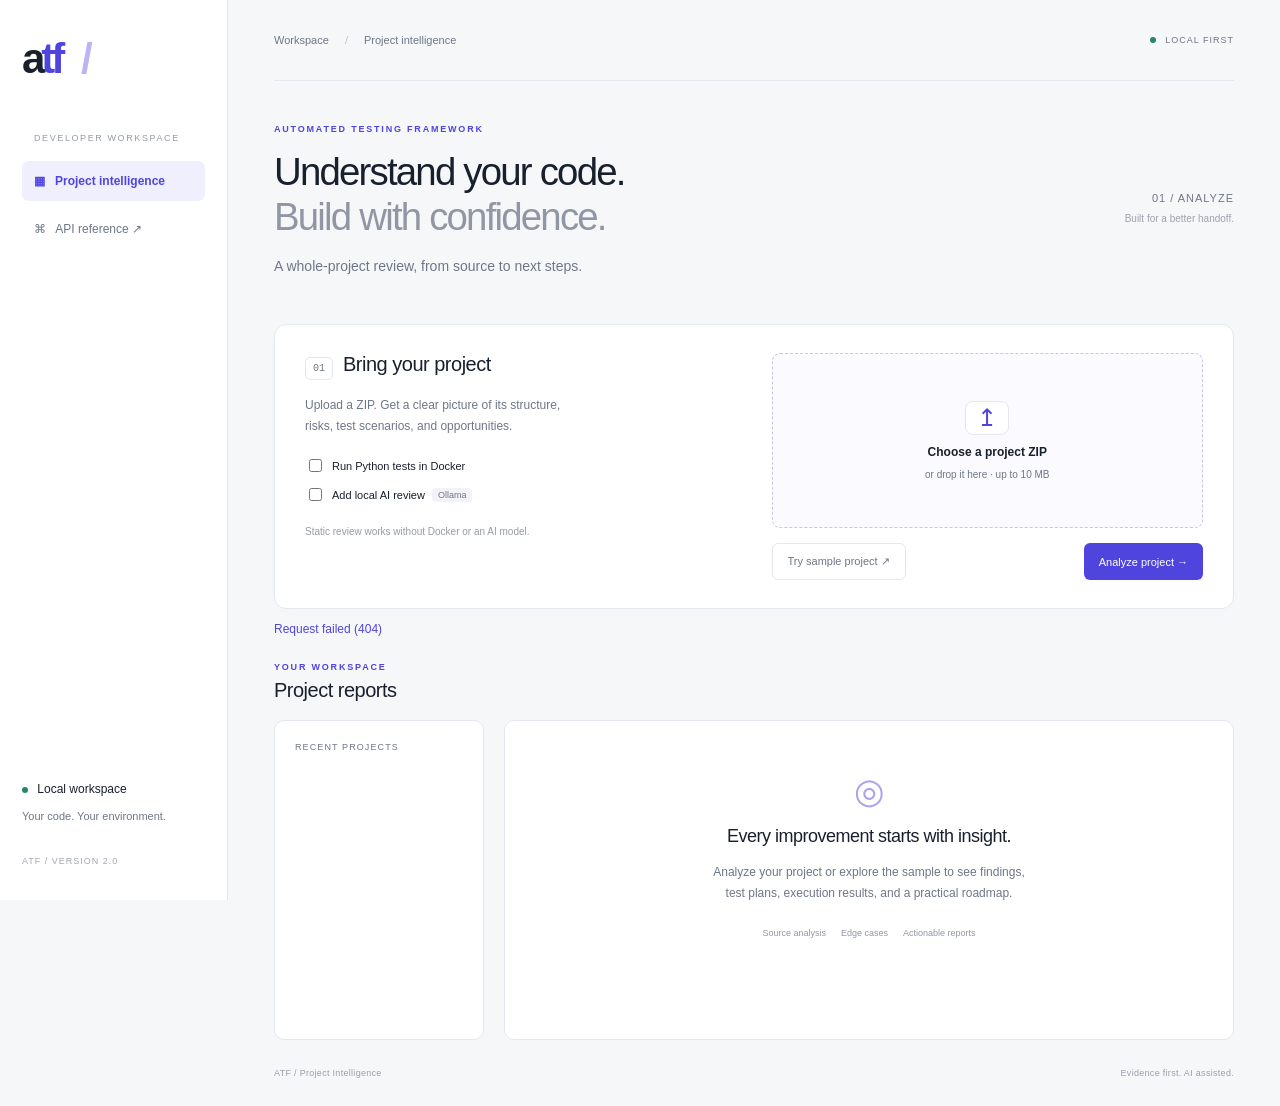
==== static/index.html @ 0e6e50ff "feat: add project analysis dashboard" ====
<!doctype html>
<html lang="en"><head><meta charset="UTF-8"><meta name="viewport" content="width=device-width,initial-scale=1"><title>ATF · Project Intelligence</title><link rel="stylesheet" href="/static/style.css"></head>
<body><aside><a class="brand" href="/">a<span>tf</span><i> / </i></a><div class="workspace-label">DEVELOPER WORKSPACE</div><a class="nav active" href="/">▦ &nbsp; Project intelligence</a><a class="nav" href="/docs" target="_blank" rel="noopener">⌘ &nbsp; API reference ↗</a><div class="sidebar-bottom"><span class="dot"></span> Local workspace<p>Your code. Your environment.</p><small>ATF / VERSION 2.0</small></div></aside>
<main><header><span>Workspace <b>/</b> Project intelligence</span><span class="local"><span class="dot"></span> LOCAL FIRST</span></header>
<section class="heading"><div><div class="eyebrow">AUTOMATED TESTING FRAMEWORK</div><h1>Understand your code.<br><span>Build with confidence.</span></h1><p>A whole-project review, from source to next steps.</p></div><div class="edition">01 / ANALYZE<br><small>Built for a better handoff.</small></div></section>
<section class="intake"><div><span class="step">01</span><h2>Bring your project</h2><p>Upload a ZIP. Get a clear picture of its structure,<br>risks, test scenarios, and opportunities.</p><div class="options"><label><input type="checkbox" id="run-tests"> Run Python tests in Docker</label><label><input type="checkbox" id="use-ai"> Add local AI review <span>Ollama</span></label></div><small>Static review works without Docker or an AI model.</small></div><form id="upload-form"><label class="drop" id="drop"><span class="upload-icon">↥</span><strong id="file-name">Choose a project ZIP</strong><span>or drop it here · up to 10 MB</span><input id="file" type="file" accept=".zip" required aria-label="Project ZIP"></label><div class="upload-actions"><button type="button" id="demo" class="secondary">Try sample project ↗</button><button id="analyze" type="submit">Analyze project →</button></div></form></section>
<div id="notice" role="status" aria-live="polite"></div>
<section class="results-heading"><div><div class="eyebrow">YOUR WORKSPACE</div><h2 id="report-title">Project reports</h2></div><div id="exports" hidden><a id="markdown" class="download">↓ Markdown</a><a id="json" class="download">↓ JSON</a><a id="scaffold" class="download">↓ Tests</a></div></section>
<div class="report-layout"><section class="history"><h3>RECENT PROJECTS</h3><div id="history"></div></section><section id="report" class="report"><div class="empty"><span>◎</span><h2>Every improvement starts with insight.</h2><p>Analyze your project or explore the sample to see findings,<br>test plans, execution results, and a practical roadmap.</p><div class="empty-tags"><span>Source analysis</span><span>Edge cases</span><span>Actionable reports</span></div></div></section></div><footer>ATF / Project Intelligence <span>Evidence first. AI assisted.</span></footer></main><script src="/static/app.js"></script></body></html>
---- static/style.css ----
:root{--bg:#f6f7f9;--ink:#19202d;--muted:#6e7787;--line:#e4e7ed;--accent:#5044df;--green:#27856a}*{box-sizing:border-box}body{margin:0;background:var(--bg);color:var(--ink);font:14px 'DM Sans','Segoe UI',Arial,sans-serif}aside{position:fixed;inset:0 auto 0 0;width:228px;background:#fff;border-right:1px solid var(--line);padding:35px 22px}.brand{font:700 42px 'Space Grotesk','Segoe UI',sans-serif;letter-spacing:-4px;color:var(--ink);text-decoration:none}.brand span{color:var(--accent)}.brand i{font-style:normal;color:#b9b4f6;margin-left:12px}.workspace-label{font-size:9px;letter-spacing:1.6px;color:#959ca8;margin:50px 12px 18px}.nav{display:block;text-decoration:none;color:var(--muted);font-size:12px;padding:13px 12px;margin-bottom:8px;border-radius:7px}.nav.active{background:#f0effe;color:var(--accent);font-weight:600}.sidebar-bottom{position:absolute;bottom:34px;font-size:12px}.sidebar-bottom p{font-size:11px;color:var(--muted)}.sidebar-bottom small{display:block;margin-top:30px;font-size:9px;letter-spacing:1px;color:#a1a7b2}.dot{display:inline-block;width:6px;height:6px;background:var(--green);border-radius:50%;margin-right:6px}main{margin-left:228px;padding:0 46px;max-width:1800px}header{height:81px;display:flex;align-items:center;justify-content:space-between;border-bottom:1px solid var(--line);font-size:11px;color:var(--muted)}header b{padding:0 13px;font-weight:400;color:#bdc0c8}.local{font-size:9px;letter-spacing:1px}.heading{display:flex;justify-content:space-between;align-items:center;padding:43px 0 32px}.eyebrow{font-size:9px;letter-spacing:1.8px;color:var(--accent);font-weight:700}h1{font:500 clamp(30px,3vw,45px)/1.18 'Space Grotesk','Segoe UI',sans-serif;letter-spacing:-1.8px;margin:15px 0}h1 span{color:#9096a4}.heading p,p{color:var(--muted);line-height:1.7}.edition{text-align:right;font:11px 'Space Grotesk','Segoe UI',sans-serif;letter-spacing:1px;color:var(--muted)}.edition small{display:block;margin-top:9px;font-size:10px;letter-spacing:0;color:#9ca2ad}.intake{display:grid;grid-template-columns:1fr 1fr;gap:35px;background:white;border:1px solid var(--line);border-radius:12px;padding:28px 30px;box-shadow:0 4px 15px #21244903}.step{display:inline-flex;border:1px solid var(--line);border-radius:5px;padding:5px 7px;font:10px monospace;color:var(--muted)}h2{font:500 20px 'Space Grotesk','Segoe UI',sans-serif;letter-spacing:-.5px}.intake h2{display:inline-block;margin:0 0 0 10px}.intake p{font-size:12px;margin:15px 0 20px}.intake small{font-size:10px;color:#959ba6}.options{display:flex;flex-direction:column;gap:10px;font-size:11px;margin-bottom:18px}.options label{display:flex;align-items:center;gap:7px}.options span{font-size:9px;background:#f2f2f7;padding:2px 6px;border-radius:4px;color:var(--muted)}input[type=checkbox]{accent-color:var(--accent)}.drop{border:1px dashed #c9c7e8;border-radius:8px;background:#fafaff;display:flex;position:relative;flex-direction:column;align-items:center;justify-content:center;min-height:175px;gap:10px;cursor:pointer}.drop:hover,.drop.dragging{background:#efedff}.drop input{position:absolute;inset:0;width:100%;height:100%;opacity:0;cursor:pointer}.drop:focus-within{outline:2px solid var(--accent)}.drop strong{font-size:12px;max-width:90%;overflow:hidden;text-overflow:ellipsis}.drop>span:last-of-type{font-size:10px;color:var(--muted)}.upload-icon{font-size:24px;color:var(--accent);background:white;border:1px solid var(--line);padding:2px 11px;border-radius:8px}.upload-actions{display:flex;justify-content:space-between;gap:10px;margin-top:15px}button,.download{border:0;border-radius:6px;background:var(--accent);padding:11px 15px;color:white;font:500 11px 'DM Sans',sans-serif;cursor:pointer;text-decoration:none}button:hover{filter:brightness(.94)}button:disabled{opacity:.5;cursor:wait}.secondary{background:white;color:var(--muted);border:1px solid var(--line)}#notice{font-size:12px;color:var(--accent);padding-top:13px;min-height:28px}.results-heading{display:flex;justify-content:space-between;align-items:center;margin:25px 0 18px}.results-heading h2{margin:7px 0 0}.download{display:inline-block;background:white;color:var(--ink);border:1px solid var(--line);margin-left:5px}.report-layout{display:grid;grid-template-columns:210px 1fr;gap:20px;min-height:320px}.history,.report{border:1px solid var(--line);border-radius:10px;background:white;min-width:0}.history{padding:19px 12px}h3{font-size:9px;letter-spacing:1.1px;color:var(--muted);font-weight:500;margin:2px 8px 20px}.history button{display:block;width:100%;text-align:left;background:#f7f7fb;color:var(--ink);margin-bottom:8px;padding:12px;overflow-wrap:anywhere}.history button.selected{background:#eeecff;box-shadow:inset 2px 0 var(--accent)}.history small{display:block;color:var(--muted);font-size:9px;margin-top:7px}.empty{text-align:center;padding:50px 15px}.empty>span{font-size:35px;color:#aaa4ec}.empty h2{font-size:18px}.empty p{font-size:12px}.empty-tags{display:flex;justify-content:center;gap:15px;margin-top:25px;font-size:9px;color:#9097a5}.metrics{display:grid;grid-template-columns:repeat(4,1fr);border-bottom:1px solid var(--line);padding:22px 15px;gap:10px}.metric{padding-left:12px;border-right:1px solid var(--line)}.metric:last-child{border:0}.metric strong{display:block;font:500 25px 'Space Grotesk','Segoe UI',sans-serif}.metric span{display:block;font-size:9px;color:var(--muted);margin-top:5px}.tabs{display:flex;gap:4px;overflow:auto;padding:12px 15px;border-bottom:1px solid var(--line)}.tabs button{background:white;color:var(--muted);white-space:nowrap;padding:8px 10px}.tabs button.active{background:#eeecff;color:var(--accent)}.panel{padding:22px;max-height:650px;overflow:auto}.finding{padding:16px 0;border-bottom:1px solid var(--line)}.finding:first-child{padding-top:0}.finding h4{font-size:13px;margin:8px 0}.finding p{font-size:12px;margin-bottom:5px}.badge{display:inline-block;border-radius:4px;padding:3px 7px;font-size:9px;letter-spacing:.5px;background:#f0effe;color:var(--accent)}.badge.high,.badge.failed{background:#fff0ef;color:#c14e44}.badge.medium,.badge.unavailable{background:#fff6e6;color:#a67521}.badge.passed{background:#e9f7ef;color:#27856a}.location{font:10px monospace;color:var(--muted);overflow-wrap:anywhere}.panel pre{font:11px/1.7 monospace;white-space:pre-wrap;overflow-wrap:anywhere;background:#f7f8fa;padding:15px;border-radius:6px}.panel p,.panel li{font-size:12px;line-height:1.8}.panel table{border-collapse:collapse;width:100%;font-size:11px}.panel td,.panel th{text-align:left;padding:10px 6px;border-bottom:1px solid var(--line);overflow-wrap:anywhere}.panel th{color:var(--muted);font-weight:500}.muted{font-size:11px;color:var(--muted);line-height:1.7}footer{display:flex;justify-content:space-between;padding:28px 0;color:#999fac;font-size:9px;letter-spacing:.3px}@media(min-width:1500px){main{padding:0 70px}}@media(max-width:1050px){aside{width:180px;padding:30px 12px}main{margin-left:180px;padding:0 25px}.edition{display:none}.intake{gap:20px;padding:23px}.report-layout{grid-template-columns:170px 1fr}}@media(max-width:760px){aside{position:static;width:100%;padding:14px 22px;border-right:0;border-bottom:1px solid var(--line)}.brand{font-size:30px}.workspace-label,.nav,.sidebar-bottom{display:none}main{margin:0;padding:0 20px}header{height:55px}.heading{padding:28px 0}h1{font-size:34px}.intake,.report-layout{grid-template-columns:1fr}.history{max-height:180px;overflow:auto}.intake{gap:25px}.metrics{padding:18px 5px}.metric strong{font-size:22px}.results-heading{gap:10px}.download{padding:8px;font-size:9px}.empty-tags{gap:10px}}
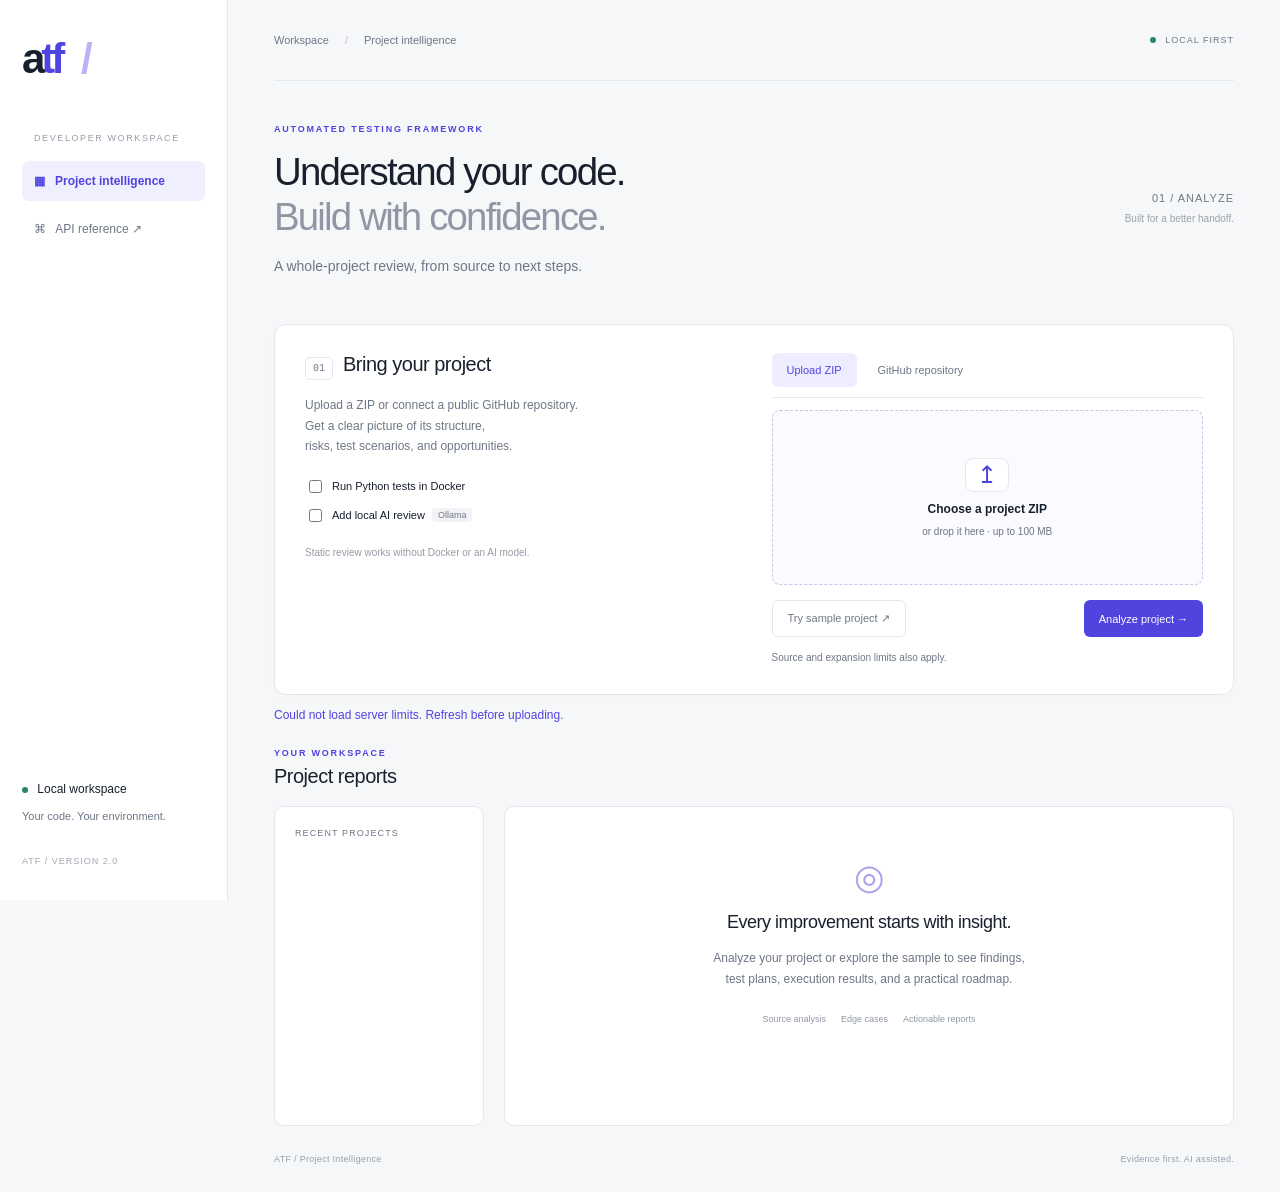
==== commit 2727bb35: "feat: add repository import form and document project limits" ====
--- a/static/index.html
+++ b/static/index.html
@@ -3,7 +3,7 @@
 <body><aside><a class="brand" href="/">a<span>tf</span><i> / </i></a><div class="workspace-label">DEVELOPER WORKSPACE</div><a class="nav active" href="/">▦ &nbsp; Project intelligence</a><a class="nav" href="/docs" target="_blank" rel="noopener">⌘ &nbsp; API reference ↗</a><div class="sidebar-bottom"><span class="dot"></span> Local workspace<p>Your code. Your environment.</p><small>ATF / VERSION 2.0</small></div></aside>
 <main><header><span>Workspace <b>/</b> Project intelligence</span><span class="local"><span class="dot"></span> LOCAL FIRST</span></header>
 <section class="heading"><div><div class="eyebrow">AUTOMATED TESTING FRAMEWORK</div><h1>Understand your code.<br><span>Build with confidence.</span></h1><p>A whole-project review, from source to next steps.</p></div><div class="edition">01 / ANALYZE<br><small>Built for a better handoff.</small></div></section>
-<section class="intake"><div><span class="step">01</span><h2>Bring your project</h2><p>Upload a ZIP. Get a clear picture of its structure,<br>risks, test scenarios, and opportunities.</p><div class="options"><label><input type="checkbox" id="run-tests"> Run Python tests in Docker</label><label><input type="checkbox" id="use-ai"> Add local AI review <span>Ollama</span></label></div><small>Static review works without Docker or an AI model.</small></div><form id="upload-form"><label class="drop" id="drop"><span class="upload-icon">↥</span><strong id="file-name">Choose a project ZIP</strong><span>or drop it here · up to 10 MB</span><input id="file" type="file" accept=".zip" required aria-label="Project ZIP"></label><div class="upload-actions"><button type="button" id="demo" class="secondary">Try sample project ↗</button><button id="analyze" type="submit">Analyze project →</button></div></form></section>
+<section class="intake"><div><span class="step">01</span><h2>Bring your project</h2><p>Upload a ZIP or connect a public GitHub repository.<br>Get a clear picture of its structure,<br>risks, test scenarios, and opportunities.</p><div class="options"><label><input type="checkbox" id="run-tests"> Run Python tests in Docker</label><label><input type="checkbox" id="use-ai"> Add local AI review <span>Ollama</span></label></div><small>Static review works without Docker or an AI model.</small></div><div class="project-input"><div class="source-tabs" aria-label="Project source"><button type="button" id="zip-mode" class="active" aria-pressed="true">Upload ZIP</button><button type="button" id="repo-mode" aria-pressed="false">GitHub repository</button></div><form id="upload-form"><label class="drop" id="drop"><span class="upload-icon">↥</span><strong id="file-name">Choose a project ZIP</strong><span id="upload-limit">or drop it here · up to 100 MB</span><input id="file" type="file" accept=".zip" required aria-label="Project ZIP"></label><div class="upload-actions"><button type="button" id="demo" class="secondary">Try sample project ↗</button><button id="analyze" type="submit">Analyze project →</button></div></form><form id="repo-form" hidden><label for="repo-url">Public GitHub repository URL</label><input id="repo-url" type="url" placeholder="https://github.com/owner/repository" required maxlength="500"><label for="repo-ref">Branch, tag or commit <span>(optional)</span></label><input id="repo-ref" type="text" placeholder="Default branch" maxlength="200"><p class="muted">Public GitHub repositories only. For private repositories, upload a ZIP. Submodules and Git LFS file contents are not fetched.</p><button id="import-repo" type="submit">Analyze repository →</button></form><p class="muted" id="analysis-limits">Source and expansion limits also apply.</p></div></section>
 <div id="notice" role="status" aria-live="polite"></div>
 <section class="results-heading"><div><div class="eyebrow">YOUR WORKSPACE</div><h2 id="report-title">Project reports</h2></div><div id="exports" hidden><a id="markdown" class="download">↓ Markdown</a><a id="json" class="download">↓ JSON</a><a id="scaffold" class="download">↓ Tests</a></div></section>
 <div class="report-layout"><section class="history"><h3>RECENT PROJECTS</h3><div id="history"></div></section><section id="report" class="report"><div class="empty"><span>◎</span><h2>Every improvement starts with insight.</h2><p>Analyze your project or explore the sample to see findings,<br>test plans, execution results, and a practical roadmap.</p><div class="empty-tags"><span>Source analysis</span><span>Edge cases</span><span>Actionable reports</span></div></div></section></div><footer>ATF / Project Intelligence <span>Evidence first. AI assisted.</span></footer></main><script src="/static/app.js"></script></body></html>
--- a/static/style.css
+++ b/static/style.css
@@ -1 +1,3 @@
 :root{--bg:#f6f7f9;--ink:#19202d;--muted:#6e7787;--line:#e4e7ed;--accent:#5044df;--green:#27856a}*{box-sizing:border-box}body{margin:0;background:var(--bg);color:var(--ink);font:14px 'DM Sans','Segoe UI',Arial,sans-serif}aside{position:fixed;inset:0 auto 0 0;width:228px;background:#fff;border-right:1px solid var(--line);padding:35px 22px}.brand{font:700 42px 'Space Grotesk','Segoe UI',sans-serif;letter-spacing:-4px;color:var(--ink);text-decoration:none}.brand span{color:var(--accent)}.brand i{font-style:normal;color:#b9b4f6;margin-left:12px}.workspace-label{font-size:9px;letter-spacing:1.6px;color:#959ca8;margin:50px 12px 18px}.nav{display:block;text-decoration:none;color:var(--muted);font-size:12px;padding:13px 12px;margin-bottom:8px;border-radius:7px}.nav.active{background:#f0effe;color:var(--accent);font-weight:600}.sidebar-bottom{position:absolute;bottom:34px;font-size:12px}.sidebar-bottom p{font-size:11px;color:var(--muted)}.sidebar-bottom small{display:block;margin-top:30px;font-size:9px;letter-spacing:1px;color:#a1a7b2}.dot{display:inline-block;width:6px;height:6px;background:var(--green);border-radius:50%;margin-right:6px}main{margin-left:228px;padding:0 46px;max-width:1800px}header{height:81px;display:flex;align-items:center;justify-content:space-between;border-bottom:1px solid var(--line);font-size:11px;color:var(--muted)}header b{padding:0 13px;font-weight:400;color:#bdc0c8}.local{font-size:9px;letter-spacing:1px}.heading{display:flex;justify-content:space-between;align-items:center;padding:43px 0 32px}.eyebrow{font-size:9px;letter-spacing:1.8px;color:var(--accent);font-weight:700}h1{font:500 clamp(30px,3vw,45px)/1.18 'Space Grotesk','Segoe UI',sans-serif;letter-spacing:-1.8px;margin:15px 0}h1 span{color:#9096a4}.heading p,p{color:var(--muted);line-height:1.7}.edition{text-align:right;font:11px 'Space Grotesk','Segoe UI',sans-serif;letter-spacing:1px;color:var(--muted)}.edition small{display:block;margin-top:9px;font-size:10px;letter-spacing:0;color:#9ca2ad}.intake{display:grid;grid-template-columns:1fr 1fr;gap:35px;background:white;border:1px solid var(--line);border-radius:12px;padding:28px 30px;box-shadow:0 4px 15px #21244903}.step{display:inline-flex;border:1px solid var(--line);border-radius:5px;padding:5px 7px;font:10px monospace;color:var(--muted)}h2{font:500 20px 'Space Grotesk','Segoe UI',sans-serif;letter-spacing:-.5px}.intake h2{display:inline-block;margin:0 0 0 10px}.intake p{font-size:12px;margin:15px 0 20px}.intake small{font-size:10px;color:#959ba6}.options{display:flex;flex-direction:column;gap:10px;font-size:11px;margin-bottom:18px}.options label{display:flex;align-items:center;gap:7px}.options span{font-size:9px;background:#f2f2f7;padding:2px 6px;border-radius:4px;color:var(--muted)}input[type=checkbox]{accent-color:var(--accent)}.drop{border:1px dashed #c9c7e8;border-radius:8px;background:#fafaff;display:flex;position:relative;flex-direction:column;align-items:center;justify-content:center;min-height:175px;gap:10px;cursor:pointer}.drop:hover,.drop.dragging{background:#efedff}.drop input{position:absolute;inset:0;width:100%;height:100%;opacity:0;cursor:pointer}.drop:focus-within{outline:2px solid var(--accent)}.drop strong{font-size:12px;max-width:90%;overflow:hidden;text-overflow:ellipsis}.drop>span:last-of-type{font-size:10px;color:var(--muted)}.upload-icon{font-size:24px;color:var(--accent);background:white;border:1px solid var(--line);padding:2px 11px;border-radius:8px}.upload-actions{display:flex;justify-content:space-between;gap:10px;margin-top:15px}button,.download{border:0;border-radius:6px;background:var(--accent);padding:11px 15px;color:white;font:500 11px 'DM Sans',sans-serif;cursor:pointer;text-decoration:none}button:hover{filter:brightness(.94)}button:disabled{opacity:.5;cursor:wait}.secondary{background:white;color:var(--muted);border:1px solid var(--line)}#notice{font-size:12px;color:var(--accent);padding-top:13px;min-height:28px}.results-heading{display:flex;justify-content:space-between;align-items:center;margin:25px 0 18px}.results-heading h2{margin:7px 0 0}.download{display:inline-block;background:white;color:var(--ink);border:1px solid var(--line);margin-left:5px}.report-layout{display:grid;grid-template-columns:210px 1fr;gap:20px;min-height:320px}.history,.report{border:1px solid var(--line);border-radius:10px;background:white;min-width:0}.history{padding:19px 12px}h3{font-size:9px;letter-spacing:1.1px;color:var(--muted);font-weight:500;margin:2px 8px 20px}.history button{display:block;width:100%;text-align:left;background:#f7f7fb;color:var(--ink);margin-bottom:8px;padding:12px;overflow-wrap:anywhere}.history button.selected{background:#eeecff;box-shadow:inset 2px 0 var(--accent)}.history small{display:block;color:var(--muted);font-size:9px;margin-top:7px}.empty{text-align:center;padding:50px 15px}.empty>span{font-size:35px;color:#aaa4ec}.empty h2{font-size:18px}.empty p{font-size:12px}.empty-tags{display:flex;justify-content:center;gap:15px;margin-top:25px;font-size:9px;color:#9097a5}.metrics{display:grid;grid-template-columns:repeat(4,1fr);border-bottom:1px solid var(--line);padding:22px 15px;gap:10px}.metric{padding-left:12px;border-right:1px solid var(--line)}.metric:last-child{border:0}.metric strong{display:block;font:500 25px 'Space Grotesk','Segoe UI',sans-serif}.metric span{display:block;font-size:9px;color:var(--muted);margin-top:5px}.tabs{display:flex;gap:4px;overflow:auto;padding:12px 15px;border-bottom:1px solid var(--line)}.tabs button{background:white;color:var(--muted);white-space:nowrap;padding:8px 10px}.tabs button.active{background:#eeecff;color:var(--accent)}.panel{padding:22px;max-height:650px;overflow:auto}.finding{padding:16px 0;border-bottom:1px solid var(--line)}.finding:first-child{padding-top:0}.finding h4{font-size:13px;margin:8px 0}.finding p{font-size:12px;margin-bottom:5px}.badge{display:inline-block;border-radius:4px;padding:3px 7px;font-size:9px;letter-spacing:.5px;background:#f0effe;color:var(--accent)}.badge.high,.badge.failed{background:#fff0ef;color:#c14e44}.badge.medium,.badge.unavailable{background:#fff6e6;color:#a67521}.badge.passed{background:#e9f7ef;color:#27856a}.location{font:10px monospace;color:var(--muted);overflow-wrap:anywhere}.panel pre{font:11px/1.7 monospace;white-space:pre-wrap;overflow-wrap:anywhere;background:#f7f8fa;padding:15px;border-radius:6px}.panel p,.panel li{font-size:12px;line-height:1.8}.panel table{border-collapse:collapse;width:100%;font-size:11px}.panel td,.panel th{text-align:left;padding:10px 6px;border-bottom:1px solid var(--line);overflow-wrap:anywhere}.panel th{color:var(--muted);font-weight:500}.muted{font-size:11px;color:var(--muted);line-height:1.7}footer{display:flex;justify-content:space-between;padding:28px 0;color:#999fac;font-size:9px;letter-spacing:.3px}@media(min-width:1500px){main{padding:0 70px}}@media(max-width:1050px){aside{width:180px;padding:30px 12px}main{margin-left:180px;padding:0 25px}.edition{display:none}.intake{gap:20px;padding:23px}.report-layout{grid-template-columns:170px 1fr}}@media(max-width:760px){aside{position:static;width:100%;padding:14px 22px;border-right:0;border-bottom:1px solid var(--line)}.brand{font-size:30px}.workspace-label,.nav,.sidebar-bottom{display:none}main{margin:0;padding:0 20px}header{height:55px}.heading{padding:28px 0}h1{font-size:34px}.intake,.report-layout{grid-template-columns:1fr}.history{max-height:180px;overflow:auto}.intake{gap:25px}.metrics{padding:18px 5px}.metric strong{font-size:22px}.results-heading{gap:10px}.download{padding:8px;font-size:9px}.empty-tags{gap:10px}}
+
+[hidden]{display:none!important}.source-tabs{display:flex;gap:6px;margin-bottom:12px;border-bottom:1px solid var(--line);padding-bottom:10px}.source-tabs button{background:transparent;color:var(--muted)}.source-tabs button.active{background:#eeecff;color:var(--accent)}#repo-form label{display:block;font-size:11px;margin:12px 0 6px}#repo-form label span{color:var(--muted)}#repo-form input{width:100%;padding:11px 12px;border:1px solid var(--line);border-radius:6px;font:12px 'Segoe UI',sans-serif;color:var(--ink);background:#fafaff}#repo-form input:focus{outline:2px solid var(--accent);outline-offset:1px}#repo-form button{width:100%;margin-top:5px}#analysis-limits{font-size:10px;line-height:1.6;margin:13px 0 0}.intake .project-input p{font-size:10px;margin:12px 0}
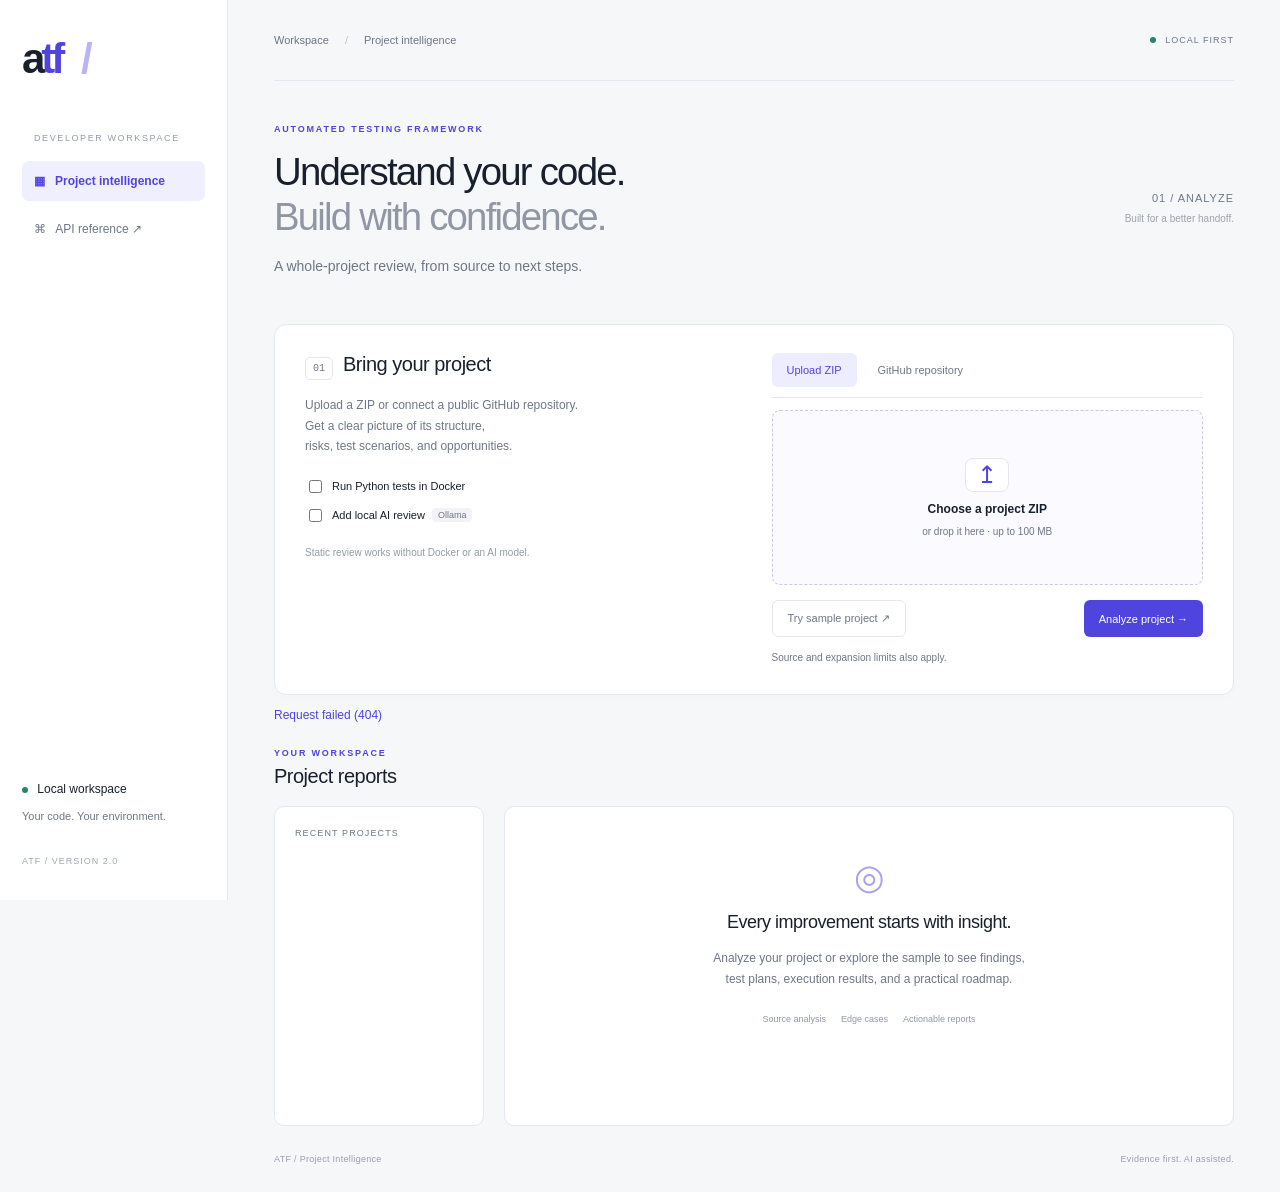
==== commit 8ab51b57: "feat: expose verification limits and downloadable PDF reports" ====
--- a/static/index.html
+++ b/static/index.html
@@ -5,5 +5,5 @@
 <section class="heading"><div><div class="eyebrow">AUTOMATED TESTING FRAMEWORK</div><h1>Understand your code.<br><span>Build with confidence.</span></h1><p>A whole-project review, from source to next steps.</p></div><div class="edition">01 / ANALYZE<br><small>Built for a better handoff.</small></div></section>
 <section class="intake"><div><span class="step">01</span><h2>Bring your project</h2><p>Upload a ZIP or connect a public GitHub repository.<br>Get a clear picture of its structure,<br>risks, test scenarios, and opportunities.</p><div class="options"><label><input type="checkbox" id="run-tests"> Run Python tests in Docker</label><label><input type="checkbox" id="use-ai"> Add local AI review <span>Ollama</span></label></div><small>Static review works without Docker or an AI model.</small></div><div class="project-input"><div class="source-tabs" aria-label="Project source"><button type="button" id="zip-mode" class="active" aria-pressed="true">Upload ZIP</button><button type="button" id="repo-mode" aria-pressed="false">GitHub repository</button></div><form id="upload-form"><label class="drop" id="drop"><span class="upload-icon">↥</span><strong id="file-name">Choose a project ZIP</strong><span id="upload-limit">or drop it here · up to 100 MB</span><input id="file" type="file" accept=".zip" required aria-label="Project ZIP"></label><div class="upload-actions"><button type="button" id="demo" class="secondary">Try sample project ↗</button><button id="analyze" type="submit">Analyze project →</button></div></form><form id="repo-form" hidden><label for="repo-url">Public GitHub repository URL</label><input id="repo-url" type="url" placeholder="https://github.com/owner/repository" required maxlength="500"><label for="repo-ref">Branch, tag or commit <span>(optional)</span></label><input id="repo-ref" type="text" placeholder="Default branch" maxlength="200"><p class="muted">Public GitHub repositories only. For private repositories, upload a ZIP. Submodules and Git LFS file contents are not fetched.</p><button id="import-repo" type="submit">Analyze repository →</button></form><p class="muted" id="analysis-limits">Source and expansion limits also apply.</p></div></section>
 <div id="notice" role="status" aria-live="polite"></div>
-<section class="results-heading"><div><div class="eyebrow">YOUR WORKSPACE</div><h2 id="report-title">Project reports</h2></div><div id="exports" hidden><a id="markdown" class="download">↓ Markdown</a><a id="json" class="download">↓ JSON</a><a id="scaffold" class="download">↓ Tests</a></div></section>
+<section class="results-heading"><div><div class="eyebrow">YOUR WORKSPACE</div><h2 id="report-title">Project reports</h2></div><div id="exports" hidden><a id="pdf" class="download">↓ PDF</a><a id="markdown" class="download">↓ Markdown</a><a id="json" class="download">↓ JSON</a><a id="scaffold" class="download">↓ Tests</a></div></section>
 <div class="report-layout"><section class="history"><h3>RECENT PROJECTS</h3><div id="history"></div></section><section id="report" class="report"><div class="empty"><span>◎</span><h2>Every improvement starts with insight.</h2><p>Analyze your project or explore the sample to see findings,<br>test plans, execution results, and a practical roadmap.</p><div class="empty-tags"><span>Source analysis</span><span>Edge cases</span><span>Actionable reports</span></div></div></section></div><footer>ATF / Project Intelligence <span>Evidence first. AI assisted.</span></footer></main><script src="/static/app.js"></script></body></html>
--- a/static/style.css
+++ b/static/style.css
@@ -1,3 +1,5 @@
 :root{--bg:#f6f7f9;--ink:#19202d;--muted:#6e7787;--line:#e4e7ed;--accent:#5044df;--green:#27856a}*{box-sizing:border-box}body{margin:0;background:var(--bg);color:var(--ink);font:14px 'DM Sans','Segoe UI',Arial,sans-serif}aside{position:fixed;inset:0 auto 0 0;width:228px;background:#fff;border-right:1px solid var(--line);padding:35px 22px}.brand{font:700 42px 'Space Grotesk','Segoe UI',sans-serif;letter-spacing:-4px;color:var(--ink);text-decoration:none}.brand span{color:var(--accent)}.brand i{font-style:normal;color:#b9b4f6;margin-left:12px}.workspace-label{font-size:9px;letter-spacing:1.6px;color:#959ca8;margin:50px 12px 18px}.nav{display:block;text-decoration:none;color:var(--muted);font-size:12px;padding:13px 12px;margin-bottom:8px;border-radius:7px}.nav.active{background:#f0effe;color:var(--accent);font-weight:600}.sidebar-bottom{position:absolute;bottom:34px;font-size:12px}.sidebar-bottom p{font-size:11px;color:var(--muted)}.sidebar-bottom small{display:block;margin-top:30px;font-size:9px;letter-spacing:1px;color:#a1a7b2}.dot{display:inline-block;width:6px;height:6px;background:var(--green);border-radius:50%;margin-right:6px}main{margin-left:228px;padding:0 46px;max-width:1800px}header{height:81px;display:flex;align-items:center;justify-content:space-between;border-bottom:1px solid var(--line);font-size:11px;color:var(--muted)}header b{padding:0 13px;font-weight:400;color:#bdc0c8}.local{font-size:9px;letter-spacing:1px}.heading{display:flex;justify-content:space-between;align-items:center;padding:43px 0 32px}.eyebrow{font-size:9px;letter-spacing:1.8px;color:var(--accent);font-weight:700}h1{font:500 clamp(30px,3vw,45px)/1.18 'Space Grotesk','Segoe UI',sans-serif;letter-spacing:-1.8px;margin:15px 0}h1 span{color:#9096a4}.heading p,p{color:var(--muted);line-height:1.7}.edition{text-align:right;font:11px 'Space Grotesk','Segoe UI',sans-serif;letter-spacing:1px;color:var(--muted)}.edition small{display:block;margin-top:9px;font-size:10px;letter-spacing:0;color:#9ca2ad}.intake{display:grid;grid-template-columns:1fr 1fr;gap:35px;background:white;border:1px solid var(--line);border-radius:12px;padding:28px 30px;box-shadow:0 4px 15px #21244903}.step{display:inline-flex;border:1px solid var(--line);border-radius:5px;padding:5px 7px;font:10px monospace;color:var(--muted)}h2{font:500 20px 'Space Grotesk','Segoe UI',sans-serif;letter-spacing:-.5px}.intake h2{display:inline-block;margin:0 0 0 10px}.intake p{font-size:12px;margin:15px 0 20px}.intake small{font-size:10px;color:#959ba6}.options{display:flex;flex-direction:column;gap:10px;font-size:11px;margin-bottom:18px}.options label{display:flex;align-items:center;gap:7px}.options span{font-size:9px;background:#f2f2f7;padding:2px 6px;border-radius:4px;color:var(--muted)}input[type=checkbox]{accent-color:var(--accent)}.drop{border:1px dashed #c9c7e8;border-radius:8px;background:#fafaff;display:flex;position:relative;flex-direction:column;align-items:center;justify-content:center;min-height:175px;gap:10px;cursor:pointer}.drop:hover,.drop.dragging{background:#efedff}.drop input{position:absolute;inset:0;width:100%;height:100%;opacity:0;cursor:pointer}.drop:focus-within{outline:2px solid var(--accent)}.drop strong{font-size:12px;max-width:90%;overflow:hidden;text-overflow:ellipsis}.drop>span:last-of-type{font-size:10px;color:var(--muted)}.upload-icon{font-size:24px;color:var(--accent);background:white;border:1px solid var(--line);padding:2px 11px;border-radius:8px}.upload-actions{display:flex;justify-content:space-between;gap:10px;margin-top:15px}button,.download{border:0;border-radius:6px;background:var(--accent);padding:11px 15px;color:white;font:500 11px 'DM Sans',sans-serif;cursor:pointer;text-decoration:none}button:hover{filter:brightness(.94)}button:disabled{opacity:.5;cursor:wait}.secondary{background:white;color:var(--muted);border:1px solid var(--line)}#notice{font-size:12px;color:var(--accent);padding-top:13px;min-height:28px}.results-heading{display:flex;justify-content:space-between;align-items:center;margin:25px 0 18px}.results-heading h2{margin:7px 0 0}.download{display:inline-block;background:white;color:var(--ink);border:1px solid var(--line);margin-left:5px}.report-layout{display:grid;grid-template-columns:210px 1fr;gap:20px;min-height:320px}.history,.report{border:1px solid var(--line);border-radius:10px;background:white;min-width:0}.history{padding:19px 12px}h3{font-size:9px;letter-spacing:1.1px;color:var(--muted);font-weight:500;margin:2px 8px 20px}.history button{display:block;width:100%;text-align:left;background:#f7f7fb;color:var(--ink);margin-bottom:8px;padding:12px;overflow-wrap:anywhere}.history button.selected{background:#eeecff;box-shadow:inset 2px 0 var(--accent)}.history small{display:block;color:var(--muted);font-size:9px;margin-top:7px}.empty{text-align:center;padding:50px 15px}.empty>span{font-size:35px;color:#aaa4ec}.empty h2{font-size:18px}.empty p{font-size:12px}.empty-tags{display:flex;justify-content:center;gap:15px;margin-top:25px;font-size:9px;color:#9097a5}.metrics{display:grid;grid-template-columns:repeat(4,1fr);border-bottom:1px solid var(--line);padding:22px 15px;gap:10px}.metric{padding-left:12px;border-right:1px solid var(--line)}.metric:last-child{border:0}.metric strong{display:block;font:500 25px 'Space Grotesk','Segoe UI',sans-serif}.metric span{display:block;font-size:9px;color:var(--muted);margin-top:5px}.tabs{display:flex;gap:4px;overflow:auto;padding:12px 15px;border-bottom:1px solid var(--line)}.tabs button{background:white;color:var(--muted);white-space:nowrap;padding:8px 10px}.tabs button.active{background:#eeecff;color:var(--accent)}.panel{padding:22px;max-height:650px;overflow:auto}.finding{padding:16px 0;border-bottom:1px solid var(--line)}.finding:first-child{padding-top:0}.finding h4{font-size:13px;margin:8px 0}.finding p{font-size:12px;margin-bottom:5px}.badge{display:inline-block;border-radius:4px;padding:3px 7px;font-size:9px;letter-spacing:.5px;background:#f0effe;color:var(--accent)}.badge.high,.badge.failed{background:#fff0ef;color:#c14e44}.badge.medium,.badge.unavailable{background:#fff6e6;color:#a67521}.badge.passed{background:#e9f7ef;color:#27856a}.location{font:10px monospace;color:var(--muted);overflow-wrap:anywhere}.panel pre{font:11px/1.7 monospace;white-space:pre-wrap;overflow-wrap:anywhere;background:#f7f8fa;padding:15px;border-radius:6px}.panel p,.panel li{font-size:12px;line-height:1.8}.panel table{border-collapse:collapse;width:100%;font-size:11px}.panel td,.panel th{text-align:left;padding:10px 6px;border-bottom:1px solid var(--line);overflow-wrap:anywhere}.panel th{color:var(--muted);font-weight:500}.muted{font-size:11px;color:var(--muted);line-height:1.7}footer{display:flex;justify-content:space-between;padding:28px 0;color:#999fac;font-size:9px;letter-spacing:.3px}@media(min-width:1500px){main{padding:0 70px}}@media(max-width:1050px){aside{width:180px;padding:30px 12px}main{margin-left:180px;padding:0 25px}.edition{display:none}.intake{gap:20px;padding:23px}.report-layout{grid-template-columns:170px 1fr}}@media(max-width:760px){aside{position:static;width:100%;padding:14px 22px;border-right:0;border-bottom:1px solid var(--line)}.brand{font-size:30px}.workspace-label,.nav,.sidebar-bottom{display:none}main{margin:0;padding:0 20px}header{height:55px}.heading{padding:28px 0}h1{font-size:34px}.intake,.report-layout{grid-template-columns:1fr}.history{max-height:180px;overflow:auto}.intake{gap:25px}.metrics{padding:18px 5px}.metric strong{font-size:22px}.results-heading{gap:10px}.download{padding:8px;font-size:9px}.empty-tags{gap:10px}}
 
 [hidden]{display:none!important}.source-tabs{display:flex;gap:6px;margin-bottom:12px;border-bottom:1px solid var(--line);padding-bottom:10px}.source-tabs button{background:transparent;color:var(--muted)}.source-tabs button.active{background:#eeecff;color:var(--accent)}#repo-form label{display:block;font-size:11px;margin:12px 0 6px}#repo-form label span{color:var(--muted)}#repo-form input{width:100%;padding:11px 12px;border:1px solid var(--line);border-radius:6px;font:12px 'Segoe UI',sans-serif;color:var(--ink);background:#fafaff}#repo-form input:focus{outline:2px solid var(--accent);outline-offset:1px}#repo-form button{width:100%;margin-top:5px}#analysis-limits{font-size:10px;line-height:1.6;margin:13px 0 0}.intake .project-input p{font-size:10px;margin:12px 0}
+
+.verification{padding:18px 22px;background:#fff6e6;border-bottom:1px solid var(--line);font-size:12px}.verification p{font-size:11px;margin:6px 0 0}
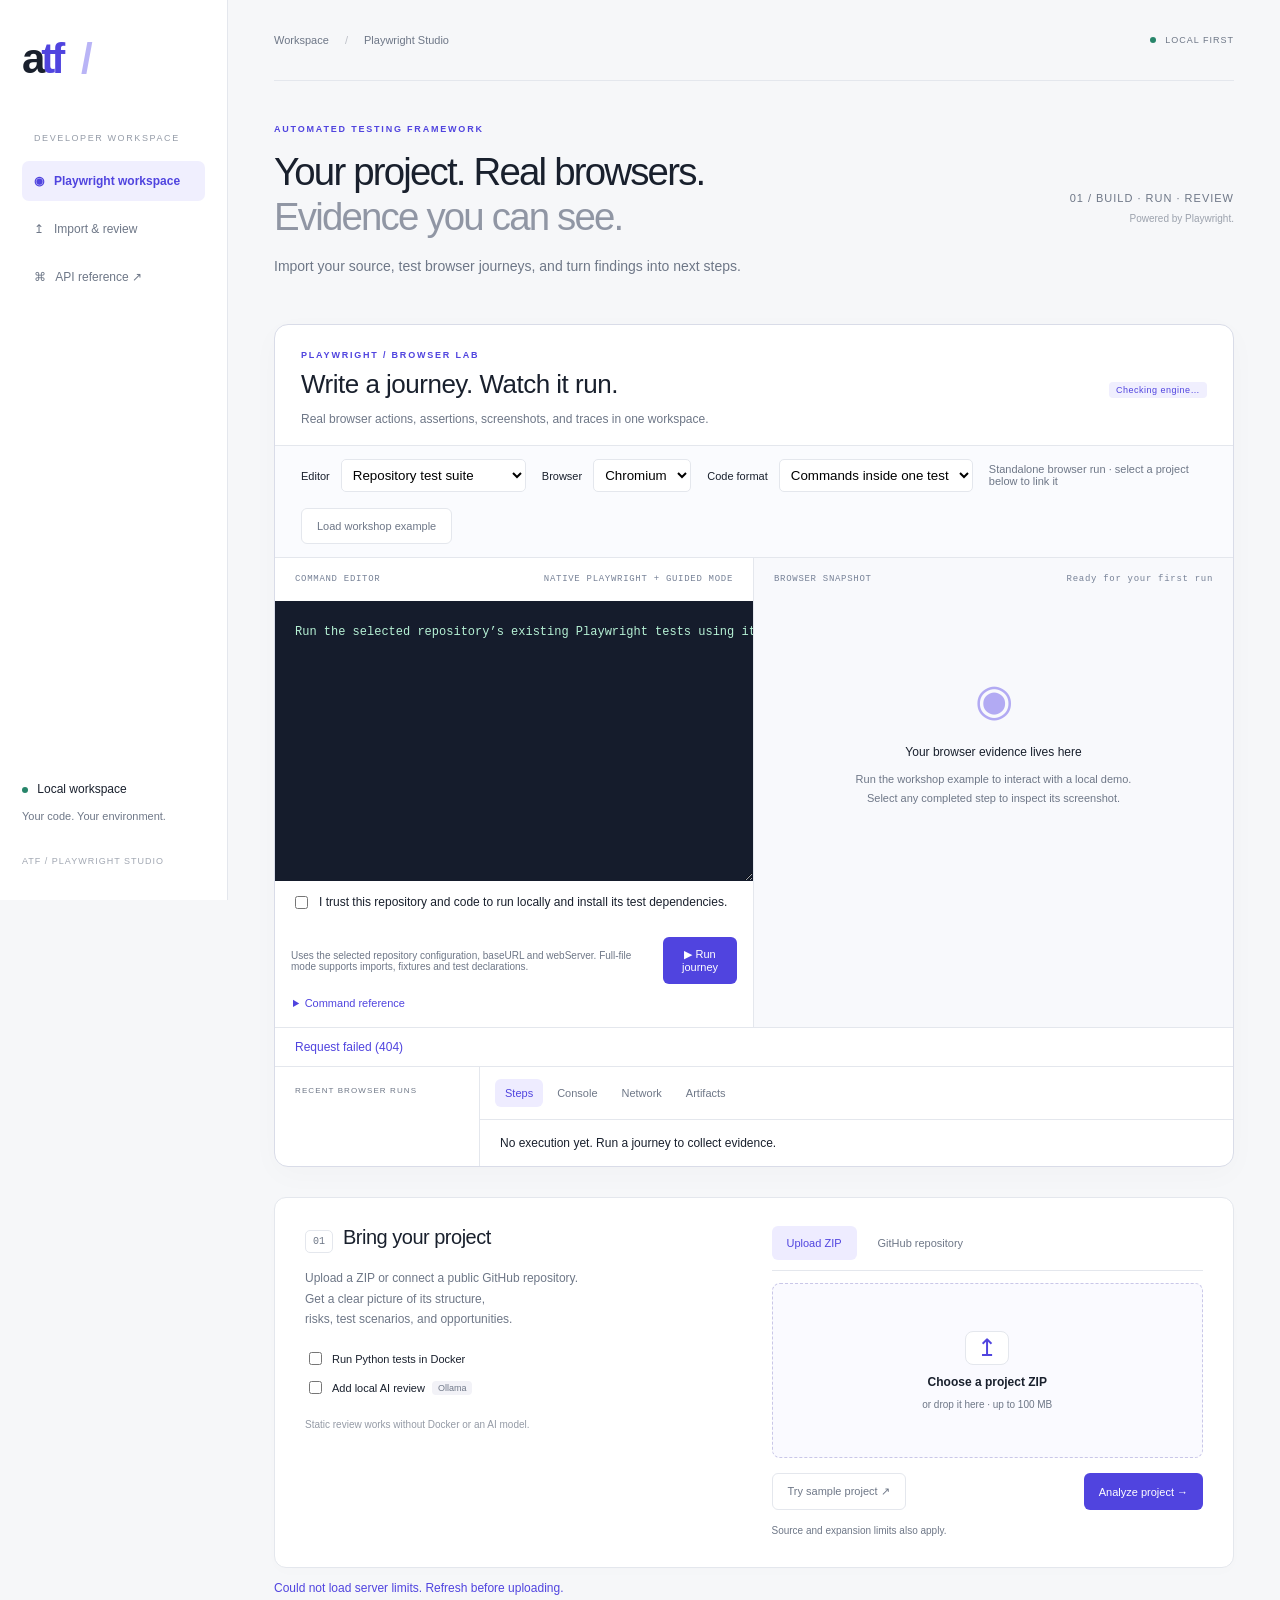
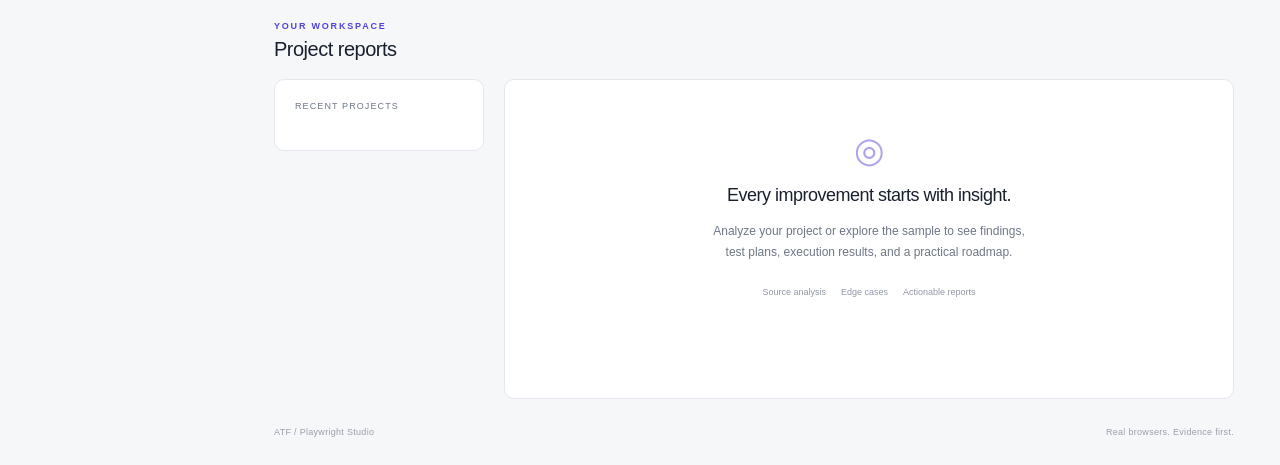
==== commit e7950ff8: "feat(ui): update main dashboard HTML for Playwright workspace navigation" ====
--- a/static/index.html
+++ b/static/index.html
@@ -1,9 +1,9 @@
 <!doctype html>
-<html lang="en"><head><meta charset="UTF-8"><meta name="viewport" content="width=device-width,initial-scale=1"><title>ATF · Project Intelligence</title><link rel="stylesheet" href="/static/style.css"></head>
-<body><aside><a class="brand" href="/">a<span>tf</span><i> / </i></a><div class="workspace-label">DEVELOPER WORKSPACE</div><a class="nav active" href="/">▦ &nbsp; Project intelligence</a><a class="nav" href="/docs" target="_blank" rel="noopener">⌘ &nbsp; API reference ↗</a><div class="sidebar-bottom"><span class="dot"></span> Local workspace<p>Your code. Your environment.</p><small>ATF / VERSION 2.0</small></div></aside>
-<main><header><span>Workspace <b>/</b> Project intelligence</span><span class="local"><span class="dot"></span> LOCAL FIRST</span></header>
-<section class="heading"><div><div class="eyebrow">AUTOMATED TESTING FRAMEWORK</div><h1>Understand your code.<br><span>Build with confidence.</span></h1><p>A whole-project review, from source to next steps.</p></div><div class="edition">01 / ANALYZE<br><small>Built for a better handoff.</small></div></section>
-<section class="intake"><div><span class="step">01</span><h2>Bring your project</h2><p>Upload a ZIP or connect a public GitHub repository.<br>Get a clear picture of its structure,<br>risks, test scenarios, and opportunities.</p><div class="options"><label><input type="checkbox" id="run-tests"> Run Python tests in Docker</label><label><input type="checkbox" id="use-ai"> Add local AI review <span>Ollama</span></label></div><small>Static review works without Docker or an AI model.</small></div><div class="project-input"><div class="source-tabs" aria-label="Project source"><button type="button" id="zip-mode" class="active" aria-pressed="true">Upload ZIP</button><button type="button" id="repo-mode" aria-pressed="false">GitHub repository</button></div><form id="upload-form"><label class="drop" id="drop"><span class="upload-icon">↥</span><strong id="file-name">Choose a project ZIP</strong><span id="upload-limit">or drop it here · up to 100 MB</span><input id="file" type="file" accept=".zip" required aria-label="Project ZIP"></label><div class="upload-actions"><button type="button" id="demo" class="secondary">Try sample project ↗</button><button id="analyze" type="submit">Analyze project →</button></div></form><form id="repo-form" hidden><label for="repo-url">Public GitHub repository URL</label><input id="repo-url" type="url" placeholder="https://github.com/owner/repository" required maxlength="500"><label for="repo-ref">Branch, tag or commit <span>(optional)</span></label><input id="repo-ref" type="text" placeholder="Default branch" maxlength="200"><p class="muted">Public GitHub repositories only. For private repositories, upload a ZIP. Submodules and Git LFS file contents are not fetched.</p><button id="import-repo" type="submit">Analyze repository →</button></form><p class="muted" id="analysis-limits">Source and expansion limits also apply.</p></div></section>
+<html lang="en"><head><meta charset="UTF-8"><meta name="viewport" content="width=device-width,initial-scale=1"><title>ATF · Playwright Studio</title><link rel="stylesheet" href="/static/style.css"><link rel="stylesheet" href="/static/studio.css?v=native4"></head>
+<body><aside><a class="brand" href="/">a<span>tf</span><i> / </i></a><div class="workspace-label">DEVELOPER WORKSPACE</div><a class="nav active" href="/">◉ &nbsp; Playwright workspace</a><a class="nav" href="#project-intake">↥ &nbsp; Import &amp; review</a><a class="nav" href="/docs" target="_blank" rel="noopener">⌘ &nbsp; API reference ↗</a><div class="sidebar-bottom"><span class="dot"></span> Local workspace<p>Your code. Your environment.</p><small>ATF / PLAYWRIGHT STUDIO</small></div></aside>
+<main><header><span>Workspace <b>/</b> Playwright Studio</span><span class="local"><span class="dot"></span> LOCAL FIRST</span></header>
+<section class="heading"><div><div class="eyebrow">AUTOMATED TESTING FRAMEWORK</div><h1>Your project. Real browsers.<br><span>Evidence you can see.</span></h1><p>Import your source, test browser journeys, and turn findings into next steps.</p></div><div class="edition">01 / BUILD · RUN · REVIEW<br><small>Powered by Playwright.</small></div></section>
+<section class="intake" id="project-intake"><div><span class="step">01</span><h2>Bring your project</h2><p>Upload a ZIP or connect a public GitHub repository.<br>Get a clear picture of its structure,<br>risks, test scenarios, and opportunities.</p><div class="options"><label><input type="checkbox" id="run-tests"> Run Python tests in Docker</label><label><input type="checkbox" id="use-ai"> Add local AI review <span>Ollama</span></label></div><small>Static review works without Docker or an AI model.</small></div><div class="project-input"><div class="source-tabs" aria-label="Project source"><button type="button" id="zip-mode" class="active" aria-pressed="true">Upload ZIP</button><button type="button" id="repo-mode" aria-pressed="false">GitHub repository</button></div><form id="upload-form"><label class="drop" id="drop"><span class="upload-icon">↥</span><strong id="file-name">Choose a project ZIP</strong><span id="upload-limit">or drop it here · up to 100 MB</span><input id="file" type="file" accept=".zip" required aria-label="Project ZIP"></label><div class="upload-actions"><button type="button" id="demo" class="secondary">Try sample project ↗</button><button id="analyze" type="submit">Analyze project →</button></div></form><form id="repo-form" hidden><label for="repo-url">Public GitHub repository URL</label><input id="repo-url" type="url" placeholder="https://github.com/owner/repository" required maxlength="500"><label for="repo-ref">Branch, tag or commit <span>(optional)</span></label><input id="repo-ref" type="text" placeholder="Default branch" maxlength="200"><p class="muted">Public GitHub repositories only. For private repositories, upload a ZIP. Submodules and Git LFS file contents are not fetched.</p><button id="import-repo" type="submit">Analyze repository →</button></form><p class="muted" id="analysis-limits">Source and expansion limits also apply.</p></div></section>
 <div id="notice" role="status" aria-live="polite"></div>
 <section class="results-heading"><div><div class="eyebrow">YOUR WORKSPACE</div><h2 id="report-title">Project reports</h2></div><div id="exports" hidden><a id="pdf" class="download">↓ PDF</a><a id="markdown" class="download">↓ Markdown</a><a id="json" class="download">↓ JSON</a><a id="scaffold" class="download">↓ Tests</a></div></section>
-<div class="report-layout"><section class="history"><h3>RECENT PROJECTS</h3><div id="history"></div></section><section id="report" class="report"><div class="empty"><span>◎</span><h2>Every improvement starts with insight.</h2><p>Analyze your project or explore the sample to see findings,<br>test plans, execution results, and a practical roadmap.</p><div class="empty-tags"><span>Source analysis</span><span>Edge cases</span><span>Actionable reports</span></div></div></section></div><footer>ATF / Project Intelligence <span>Evidence first. AI assisted.</span></footer></main><script src="/static/app.js"></script></body></html>
+<div class="report-layout"><section class="history"><h3>RECENT PROJECTS</h3><div id="history"></div></section><section id="report" class="report"><div class="empty"><span>◎</span><h2>Every improvement starts with insight.</h2><p>Analyze your project or explore the sample to see findings,<br>test plans, execution results, and a practical roadmap.</p><div class="empty-tags"><span>Source analysis</span><span>Edge cases</span><span>Actionable reports</span></div></div></section></div><footer>ATF / Playwright Studio <span>Real browsers. Evidence first.</span></footer></main><script src="/static/app.js?v=native4"></script><script src="/static/studio.js?v=native4"></script></body></html>
--- a/static/studio.css
+++ b/static/studio.css
@@ -0,0 +1,5 @@
+.studio{margin:0 0 30px;border:1px solid #d9dce8;border-radius:14px;background:#fff;overflow:hidden;box-shadow:0 8px 30px #19202d06}.studio-heading{padding:25px 26px 15px;display:flex;align-items:center;justify-content:space-between;gap:20px}.studio-heading h2{font-size:26px;margin:9px 0}.studio-heading p{font-size:12px;margin:0}.studio-toolbar{display:flex;align-items:center;gap:16px;padding:13px 26px;border-block:1px solid var(--line);background:#fafbfe;font-size:11px}.studio-toolbar label{white-space:nowrap}.studio-toolbar select{margin-left:8px;padding:7px;border:1px solid var(--line);border-radius:5px;background:white}.studio-toolbar>span{flex:1;color:var(--muted)}.studio-grid{display:grid;grid-template-columns:1fr 1fr}.command-pane{border-right:1px solid var(--line);min-width:0}.editor-label{display:flex;justify-content:space-between;gap:10px;padding:15px 20px;font:9px/1.5 monospace;letter-spacing:.7px;color:#778297}.command-pane textarea{display:block;width:100%;height:280px;resize:vertical;border:0;border-radius:0;background:#151c2c;color:#b6f1d5;padding:20px;font:12px/1.9 Consolas,monospace;tab-size:2}.command-pane textarea:focus{outline:2px solid #8c83fa;outline-offset:-2px}.editor-footer{padding:13px 16px;display:flex;align-items:center;justify-content:space-between;gap:10px}.editor-footer span{font-size:10px;color:var(--muted)}.command-pane details{padding:0 18px 18px;font-size:11px}.command-pane summary{cursor:pointer;color:var(--accent)}.command-pane details pre{white-space:pre-wrap;line-height:1.8}.command-pane details p{font-size:11px}.preview-pane{background:#f8f9fc;min-width:0}.preview-pane img{display:block;width:100%;border:1px solid var(--line);border-radius:5px}.preview-pane #pw-preview{padding:0 15px}.preview-pane #pw-preview>p{font-size:10px;margin:8px 0}.preview-empty{min-height:290px;display:flex;flex-direction:column;align-items:center;justify-content:center;text-align:center}.preview-empty>span{font-size:44px;color:#b2aaf3}.preview-empty h3{margin:20px 0 0;font-size:12px;letter-spacing:0;color:var(--ink)}.preview-empty p{font-size:11px}.studio-results{display:grid;grid-template-columns:205px 1fr;border-top:1px solid var(--line)}.run-history{padding:17px 12px;border-right:1px solid var(--line);max-height:350px;overflow:auto}.run-history h3{font-size:8px}.run-history button{display:block;text-align:left;width:100%;background:#f4f5fa;color:var(--ink);margin-bottom:6px}.run-history button.selected{background:#eeecff}.run-history small{display:block;font-size:9px;color:var(--muted);margin-top:5px}.run-detail{min-width:0}#pw-evidence{padding:16px 20px;max-height:350px;overflow:auto;font-size:12px}#pw-evidence pre{white-space:pre-wrap;overflow-wrap:anywhere;font-size:11px;line-height:1.65;background:#f5f6fa;padding:12px}#pw-notice{padding:12px 20px;font-size:12px;color:var(--accent);border-top:1px solid var(--line)}.browser-step{display:flex;align-items:flex-start;gap:12px;padding:11px 0;border-bottom:1px solid var(--line)}.browser-step>div{flex:1;min-width:0;overflow-wrap:anywhere}.browser-step small{display:block;color:var(--muted);font-size:9px;margin-top:5px}.browser-step>button{font:10px monospace;padding:6px}.badge.error{color:#c14e44;background:#fff0ef}.network-row{padding:8px 0;overflow-wrap:anywhere;font-size:11px}button:focus-visible,a:focus-visible,summary:focus-visible,select:focus-visible{outline:2px solid var(--accent);outline-offset:3px}@media(max-width:1100px){.studio-grid{grid-template-columns:1fr}.command-pane{border-right:0}.preview-pane img{max-height:400px;object-fit:contain}.studio-toolbar{flex-wrap:wrap}.studio-toolbar>span{flex-basis:50%}}@media(max-width:760px){.studio-heading{align-items:flex-start;flex-direction:column}.studio-results{grid-template-columns:1fr}.run-history{max-height:150px}.studio-toolbar{padding:12px}.studio-heading{padding:20px}.editor-footer{flex-wrap:wrap}}
+
+.history{max-height:650px;overflow:auto}.report-layout{align-items:start}.report{min-height:320px}@media(max-width:760px){.history{max-height:180px}}
+
+.studio-toolbar{flex-wrap:wrap}.command-pane>label{display:flex;gap:8px;padding:12px 16px;font-size:12px;line-height:1.5}.command-pane>label input{flex-shrink:0}.studio-toolbar select{max-width:240px}
